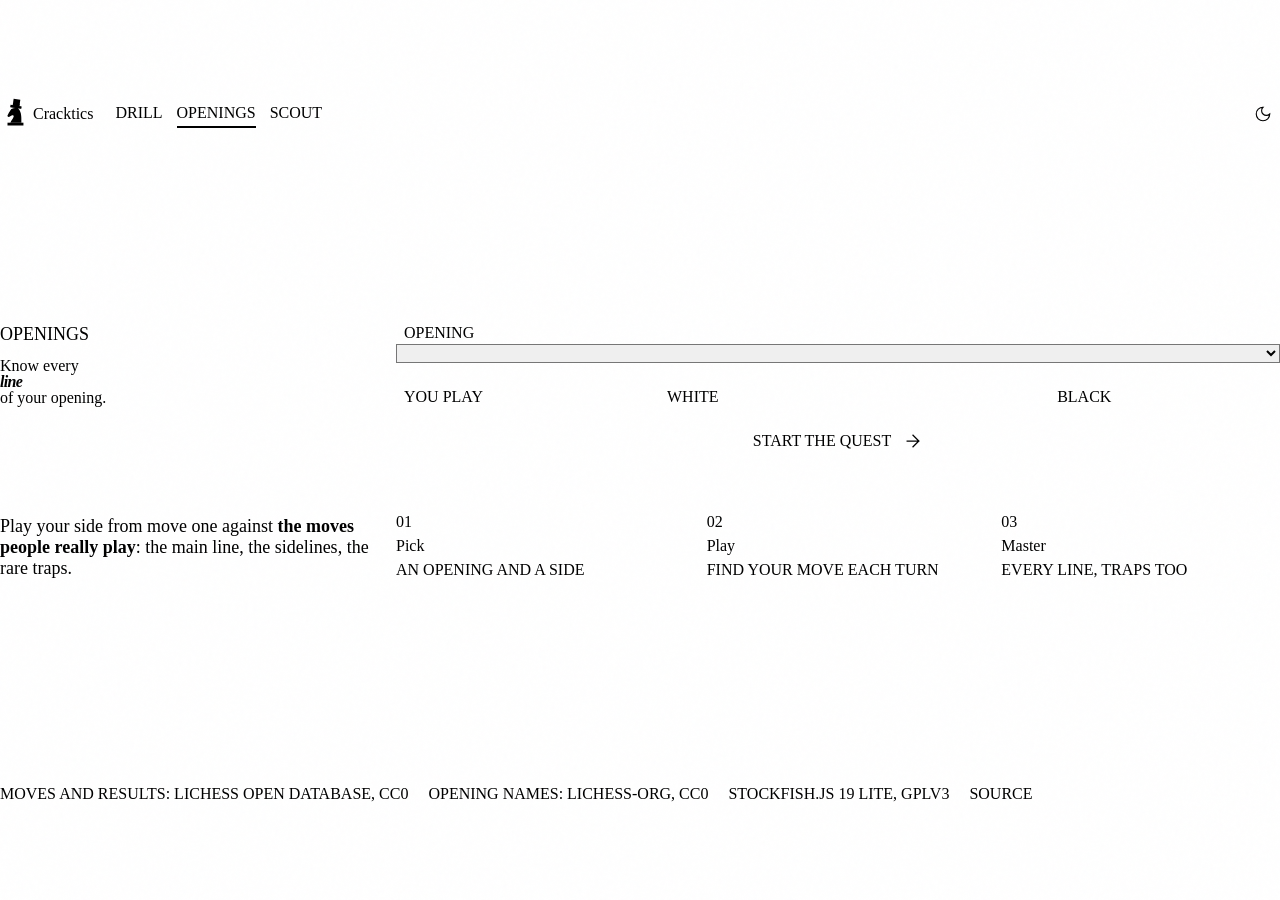
==== web/openings/index.html @ 8fa4ff39 "Openings: a quest through every line of an opening, against the moves people play (book from the Lic" ====
<!doctype html>
<html lang="en">
<head>
<meta charset="utf-8">
<base href="../">
<meta name="viewport" content="width=device-width,initial-scale=1,viewport-fit=cover">
<title>Openings · Cracktics</title>
<meta name="description" content="Master an opening: play your side from move one against the moves people really play, from the main line to the rare traps.">
<meta name="theme-color" content="#ffffff">
<link rel="icon" href="./favicon.svg" type="image/svg+xml">
<script>
  // Apply the saved theme (or the system's) before first paint, so the page never flashes.
  try {
    const t = localStorage.getItem("theme") || (matchMedia("(prefers-color-scheme: dark)").matches ? "dark" : "light");
    document.documentElement.dataset.theme = t;
  } catch { document.documentElement.dataset.theme = "light"; }
</script>
<link rel="preconnect" href="https://fonts.googleapis.com">
<link rel="preconnect" href="https://fonts.gstatic.com" crossorigin>
<link rel="stylesheet" href="https://fonts.googleapis.com/css2?family=Playfair+Display:ital,wght@0,400;0,700;1,400;1,700&family=Source+Serif+4:ital,wght@0,400;0,600;1,400&family=JetBrains+Mono:wght@400;500&display=swap">
<link rel="stylesheet" href="https://fonts.googleapis.com/css2?family=Noto+Sans+Symbols+2&display=swap&text=%E2%99%9A%E2%99%9B%E2%99%9C%E2%99%9D%E2%99%9E%E2%99%9F">
<link rel="stylesheet" href="./styles/tokens.css">
<link rel="stylesheet" href="./styles/app.css">
<link rel="stylesheet" href="./styles/scout.css">
<link rel="stylesheet" href="./styles/openings.css">
<script type="importmap">{"imports": {"chess.js": "./vendor/chess.js"}}</script>
</head>
<body data-view="intro" class="scout-page openings-page">
<a class="skip" href="#panel">Skip to the controls</a>
<!-- Icons: lucide (ISC), inlined as a sprite, stroke 1.5. -->
<svg width="0" height="0" style="position:absolute" aria-hidden="true">
  <symbol id="i-next" viewBox="0 0 24 24"><path d="M5 12h14M12 5l7 7-7 7"/></symbol>
  <symbol id="i-prev" viewBox="0 0 24 24"><path d="M19 12H5M12 19l-7-7 7-7"/></symbol>
  <symbol id="i-moon" viewBox="0 0 24 24"><path d="M12 3a6 6 0 0 0 9 9 9 9 0 1 1-9-9Z"/></symbol>
  <symbol id="i-check" viewBox="0 0 24 24"><path d="M20 6 9 17l-5-5"/></symbol>
  <symbol id="i-x" viewBox="0 0 24 24"><path d="M18 6 6 18M6 6l12 12"/></symbol>
  <symbol id="i-rewind" viewBox="0 0 24 24"><path d="M11 19 2 12l9-7v14ZM22 19l-9-7 9-7v14Z"/></symbol>
  <symbol id="i-replay" viewBox="0 0 24 24"><path d="M3 12a9 9 0 1 0 9-9 9.75 9.75 0 0 0-6.74 2.74L3 8"/><path d="M3 3v5h5"/></symbol>
  <symbol id="i-sound" viewBox="0 0 24 24"><path d="M11 5 6 9H2v6h4l5 4V5ZM15.54 8.46a5 5 0 0 1 0 7.07M19.07 4.93a10 10 0 0 1 0 14.14"/></symbol>
  <symbol id="i-mute" viewBox="0 0 24 24"><path d="M11 5 6 9H2v6h4l5 4V5ZM22 9l-6 6M16 9l6 6"/></symbol>
  <!-- Site marks: Simple Icons (CC0 path data); the names are their owners' trademarks. -->
  <symbol id="i-chesscom" viewBox="0 0 24 24"><path d="M12 0a3.85 3.85 0 0 0-3.875 3.846A3.84 3.84 0 0 0 9.73 6.969l-2.79 1.85c0 .622.144 1.114.434 1.649H9.83c-.014.245-.014.549-.014.925 0 .025.003.048.006.071-.064 1.353-.507 3.472-3.62 5.842-.816.625-1.423 1.495-1.806 2.533a.33.33 0 0 0-.045.084 8.124 8.124 0 0 0-.39 2.516c0 .1.216 1.561 8.038 1.561s8.038-1.46 8.038-1.561c0-2.227-.824-4.048-2.24-5.133-4.034-3.08-3.586-5.74-3.644-6.838h2.458c.29-.535.434-1.027.434-1.649l-2.79-1.836a3.86 3.86 0 0 0 1.604-3.123A3.873 3.873 0 0 0 13.445.275c-.004-.002-.01.004-.015.004A3.76 3.76 0 0 0 12 0Z"/></symbol>
  <symbol id="i-lichess" viewBox="0 0 24 24"><path d="M10.457 6.161a.237.237 0 0 0-.296.165c-.8 2.785 2.819 5.579 5.214 7.428.653.504 1.216.939 1.591 1.292 1.745 1.642 2.564 2.851 2.733 3.178a.24.24 0 0 0 .275.122c.047-.013 4.726-1.3 3.934-4.574a.257.257 0 0 0-.023-.06L18.204 3.407 18.93.295a.24.24 0 0 0-.262-.293c-1.7.201-3.115.435-4.5 1.425-4.844-.323-8.718.9-11.213 3.539C.334 7.737-.246 11.515.085 14.128c.763 5.655 5.191 8.631 9.081 9.532.993.229 1.974.34 2.923.34 3.344 0 6.297-1.381 7.946-3.85a.24.24 0 0 0-.372-.3c-3.411 3.527-9.002 4.134-13.296 1.444-4.485-2.81-6.202-8.41-3.91-12.749C4.741 4.221 8.801 2.362 13.888 3.31c.056.01.115 0 .165-.029l.335-.197c.926-.546 1.961-1.157 2.873-1.279l-.694 1.993a.243.243 0 0 0 .02.202l6.082 10.192c-.193 2.028-1.706 2.506-2.226 2.611-.287-.645-.814-1.364-2.306-2.803-.422-.407-1.21-.941-2.124-1.56-2.364-1.601-5.937-4.02-5.391-5.984a.239.239 0 0 0-.165-.295z"/></symbol>
  <symbol id="i-sun" viewBox="0 0 24 24"><circle cx="12" cy="12" r="4"/><path d="M12 2v2M12 20v2M4.93 4.93l1.41 1.41M17.66 17.66l1.41 1.41M2 12h2M20 12h2M6.34 17.66l-1.41 1.41M19.07 4.93l-1.41 1.41"/></symbol>
</svg>

<div class="app">
  <header class="bar">
    <div class="bar-left">
    <a class="wordmark" href="./" title="Cracktics home">
      <svg class="brand" viewBox="0 0 32 32" aria-hidden="true">
        <path class="ink" d="M11 27.4H22.8C22.8 22 23.2 16 19.6 12.4L19.2 10.2L17.2 11.4C13.8 11.6 11 13.8 9.6 16.6L8 19.8C7.8 20.9 8.9 21.7 10 21.1L12.4 19.6C13.6 19.1 14.7 19.5 14.6 20.8C14.1 23.2 12 24.6 11 27.4Z"/>
        <rect class="ink" x="8" y="27.4" width="17" height="3"/>
        <g class="hat"><g transform="translate(0 1) rotate(8 17 8)">
          <rect class="gap" x="11.2" y="8.2" width="12" height="2.6"/>
          <rect class="ink" x="11.8" y="8.6" width="10.8" height="1.8"/>
          <rect class="ink" x="13.6" y="1.4" width="7.2" height="7.4"/>
          <rect class="accent" x="13.6" y="6.1" width="7.2" height="1.5"/>
        </g></g>
        <circle class="gap" cx="14.2" cy="15.2" r="3"/>
        <circle class="ring" cx="14.2" cy="15.2" r="2.2" stroke-width="1.4"/>
        <path class="ring" d="M16.1 16.6c1.7 1.3 2.4 3.3 2 5.6" stroke-width="0.9"/>
      </svg><span>Cracktics</span></a>
    <nav class="tools" aria-label="Tools">
      <a href="./">Drill</a>
      <a href="openings/" aria-current="page">Openings</a>
      <a href="scout/">Scout</a>
    </nav>
    </div>
    <div class="bar-right">
      <button class="theme-btn" id="btn-theme" type="button" aria-pressed="false" aria-label="Switch to night mode" title="Switch to night mode">
        <svg class="icon moon" aria-hidden="true"><use href="#i-moon"/></svg>
        <svg class="icon sun" aria-hidden="true"><use href="#i-sun"/></svg>
      </button>
    </div>
  </header>

  <main class="main">
    <div class="stage">
      <div class="hero">
        <div>
          <p class="label">Openings</p>
          <h1 id="hero-title"><span class="fit" data-fit="0.92">Know every</span><span class="fit em" data-fit="0.8">line</span><span class="fit" data-fit="0.86">of your opening.</span></h1>
        </div>
        <div>
          <div class="hero-rule" aria-hidden="true"></div>
          <p>Play your side from move one against <b>the moves people really play</b>: the main line, the sidelines, the rare traps.</p>
        </div>
      </div>
      <div class="boardbox">
        <div class="board" id="board" role="grid" aria-label="Chess board"></div>
        <svg class="arrows" id="arrows" viewBox="0 0 8 8" aria-hidden="true"></svg>
      </div>
    </div>

    <section class="panel" id="panel" aria-label="Controls">
      <form class="form" id="start">
        <div class="form-summary">
          <span class="who" id="who"></span>
          <button class="btn ghost" type="button" id="btn-change">Change</button>
        </div>
        <div class="form-body">
          <div class="form-row opening-row">
            <label class="field"><span class="label">Opening</span>
              <select id="opening"></select>
            </label>
          </div>
          <div class="form-row tc" style="margin-top:14px">
            <fieldset class="seg" id="side">
              <legend class="label">You play</legend>
              <label><input type="radio" name="side" value="w" checked><span>White</span></label>
              <label><input type="radio" name="side" value="b"><span>Black</span></label>
            </fieldset>
            <button class="btn primary" type="submit" id="btn-go" disabled><span>Start the quest</span><svg class="icon"><use href="#i-next"/></svg></button>
          </div>
        </div>
        <p class="error" id="error" role="alert" hidden></p>
      </form>

      <ol class="how" aria-label="How it works">
        <li><h2>Pick</h2><span class="label">An opening and a side</span></li>
        <li><h2>Play</h2><span class="label">Find your move each turn</span></li>
        <li><h2>Master</h2><span class="label">Every line, traps too</span></li>
      </ol>

      <div class="status" id="status" hidden aria-live="polite">
        <div class="readout"><span class="mark" id="status-led" data-state="fetching"></span><span id="status-text"></span></div>
        <div class="meter"><i id="bar"></i></div>
      </div>

      <div class="report" id="report" hidden>
        <div class="counters scout-counters">
          <div class="counter" title="Lines finished out of the lines in this quest (one per place the book runs out)"><b id="q-lines">0</b><span class="label">Lines done</span></div>
          <div class="counter" title="Rare moves of theirs where the most played answer is a mistake: answered right first time"><b id="q-traps">0</b><span class="label">Traps beaten</span></div>
          <div class="counter" title="Your moves right on the first try"><b id="q-acc">–</b><span class="label">First try</span></div>
          <div class="counter"><b id="q-streak">0</b><span class="label">Streak</span></div>
        </div>
        <div class="pane quest" id="pane-quest">
          <p class="opening" id="q-name"></p>
          <nav class="crumbs q-line" id="q-line" aria-label="Moves so far"></nav>
          <p class="question" id="q-prompt"></p>
          <p class="q-them label" id="q-them"></p>
          <p class="note" id="q-note" role="status" hidden></p>
          <div class="q-actions">
            <button class="btn ghost reveal" id="btn-show" type="button" hidden>Show me</button>
            <button class="btn primary" id="btn-next" type="button" hidden>Next line<svg class="icon"><use href="#i-next"/></svg></button>
          </div>
          <div id="q-done"></div>
        </div>
      </div>
    </section>
  </main>

  <footer class="foot label">
    <span id="foot-note">Moves and results: Lichess open database, CC0</span>
    <a href="https://github.com/lichess-org/chess-openings" target="_blank" rel="noopener">Opening names: lichess-org, CC0</a>
    <a href="https://github.com/nmrugg/stockfish.js" target="_blank" rel="noopener">Stockfish.js 19 lite, GPLv3</a>
    <a href="https://github.com/chongmindev/cracktics" target="_blank" rel="noopener">Source</a>
  </footer>
</div>
<script type="module" src="./src/openings-app.js"></script>
</body>
</html>
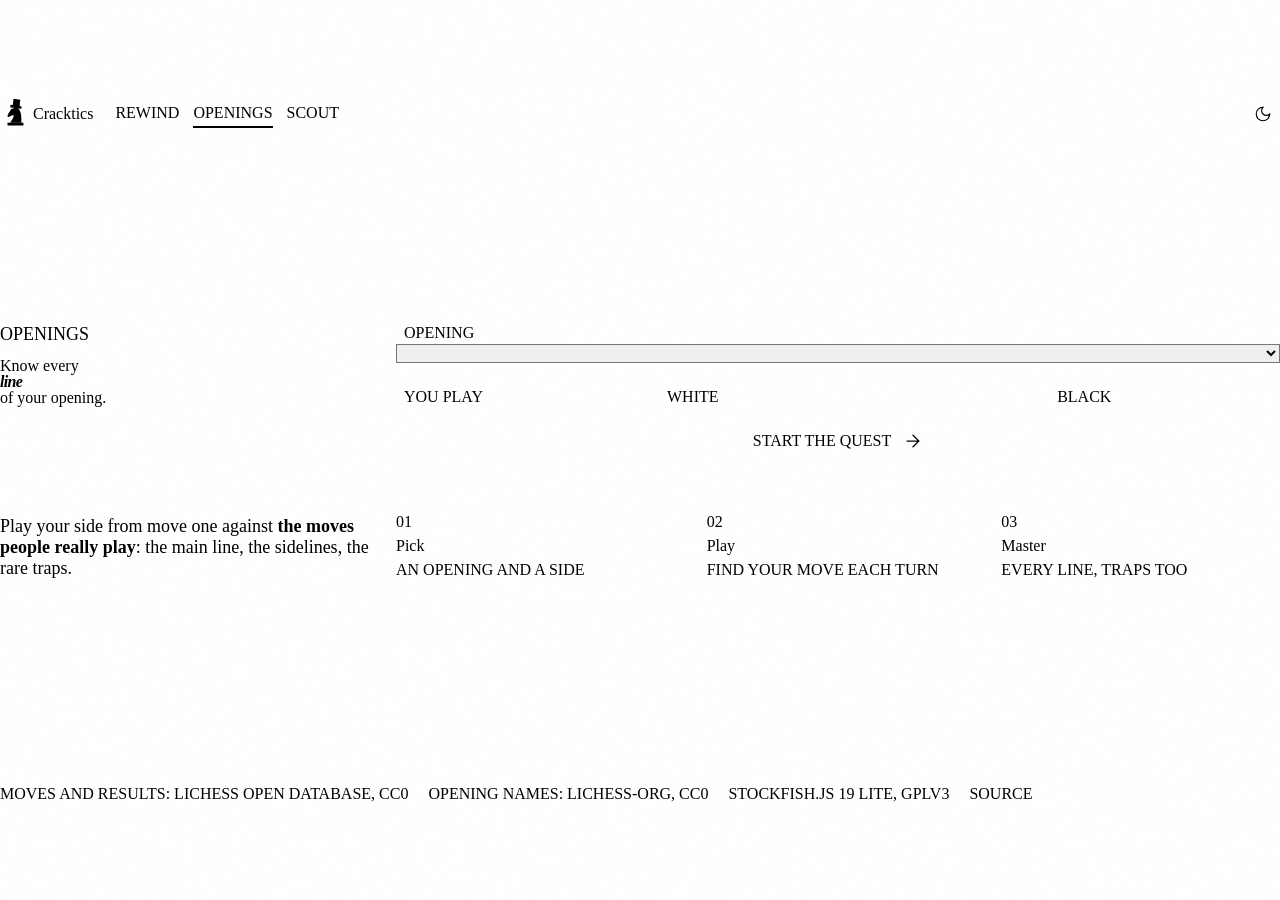
==== commit 3b140f95: "Rename the Drill page to Rewind" ====
--- a/web/openings/index.html
+++ b/web/openings/index.html
@@ -62,7 +62,7 @@
         <path class="ring" d="M16.1 16.6c1.7 1.3 2.4 3.3 2 5.6" stroke-width="0.9"/>
       </svg><span>Cracktics</span></a>
     <nav class="tools" aria-label="Tools">
-      <a href="./">Drill</a>
+      <a href="./">Rewind</a>
       <a href="openings/" aria-current="page">Openings</a>
       <a href="scout/">Scout</a>
     </nav>
@@ -140,7 +140,8 @@
           <nav class="crumbs q-line" id="q-line" aria-label="Moves so far"></nav>
           <p class="question" id="q-prompt"></p>
           <p class="q-them label" id="q-them"></p>
-          <p class="note" id="q-note" role="status" hidden></p>
+          <p class="q-seen" id="q-seen" aria-label="Been here before?"></p>
+          <div class="note" id="q-note" role="status" hidden></div>
           <div class="q-actions">
             <button class="btn ghost reveal" id="btn-show" type="button" hidden>Show me</button>
             <button class="btn primary" id="btn-next" type="button" hidden>Next line<svg class="icon"><use href="#i-next"/></svg></button>
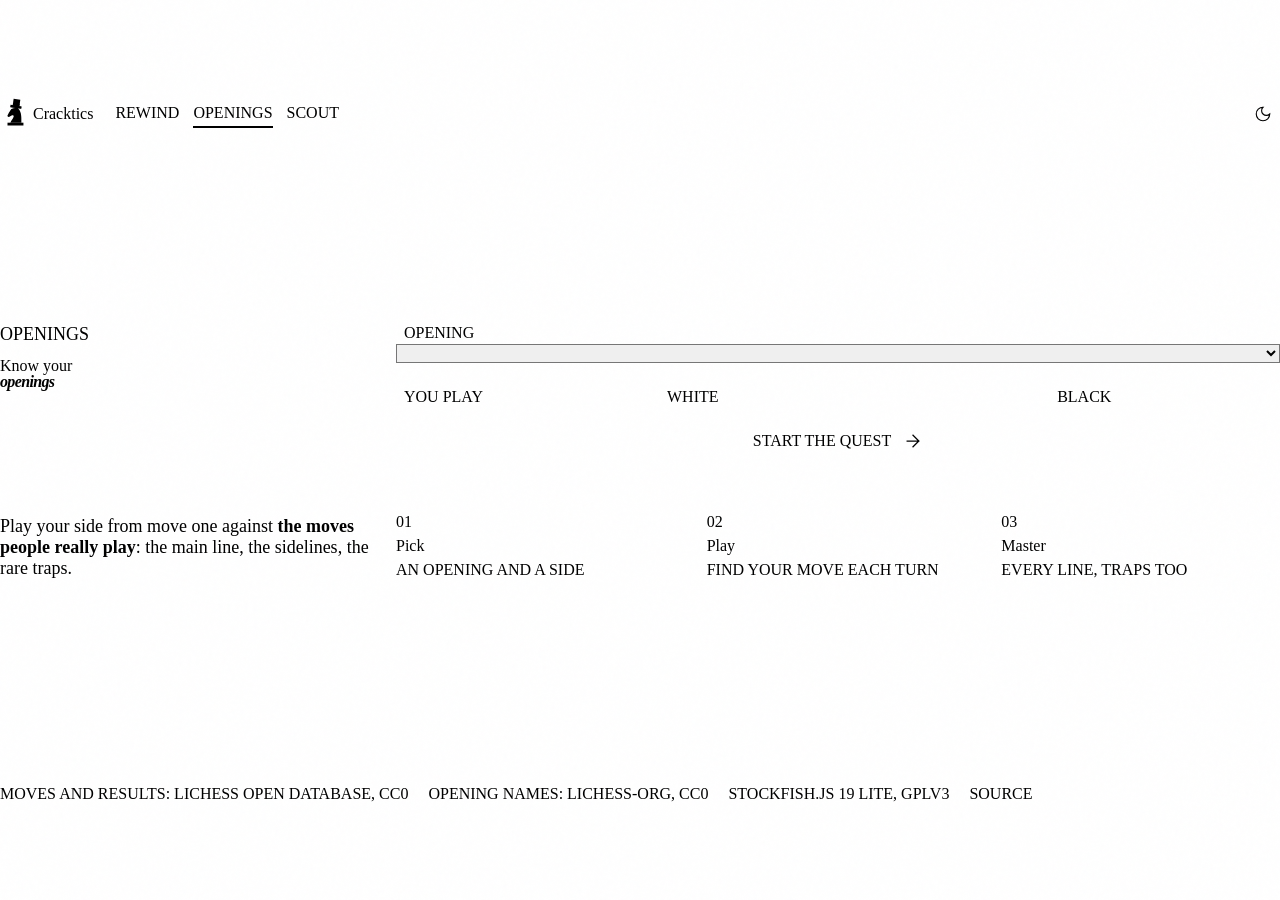
==== commit 92fbbfa7: "Headlines: Fix your mistakes / Know your openings / Study your opponents" ====
--- a/web/openings/index.html
+++ b/web/openings/index.html
@@ -80,7 +80,7 @@
       <div class="hero">
         <div>
           <p class="label">Openings</p>
-          <h1 id="hero-title"><span class="fit" data-fit="0.92">Know every</span><span class="fit em" data-fit="0.8">line</span><span class="fit" data-fit="0.86">of your opening.</span></h1>
+          <h1 id="hero-title"><span class="fit" data-fit="0.8">Know your</span><span class="fit em" data-fit="0.95">openings</span></h1>
         </div>
         <div>
           <div class="hero-rule" aria-hidden="true"></div>
@@ -138,6 +138,7 @@
         <div class="pane quest" id="pane-quest">
           <p class="opening" id="q-name"></p>
           <nav class="crumbs q-line" id="q-line" aria-label="Moves so far"></nav>
+          <p class="eval-label label q-eval" id="q-eval"></p>
           <p class="question" id="q-prompt"></p>
           <p class="q-them label" id="q-them"></p>
           <p class="q-seen" id="q-seen" aria-label="Been here before?"></p>
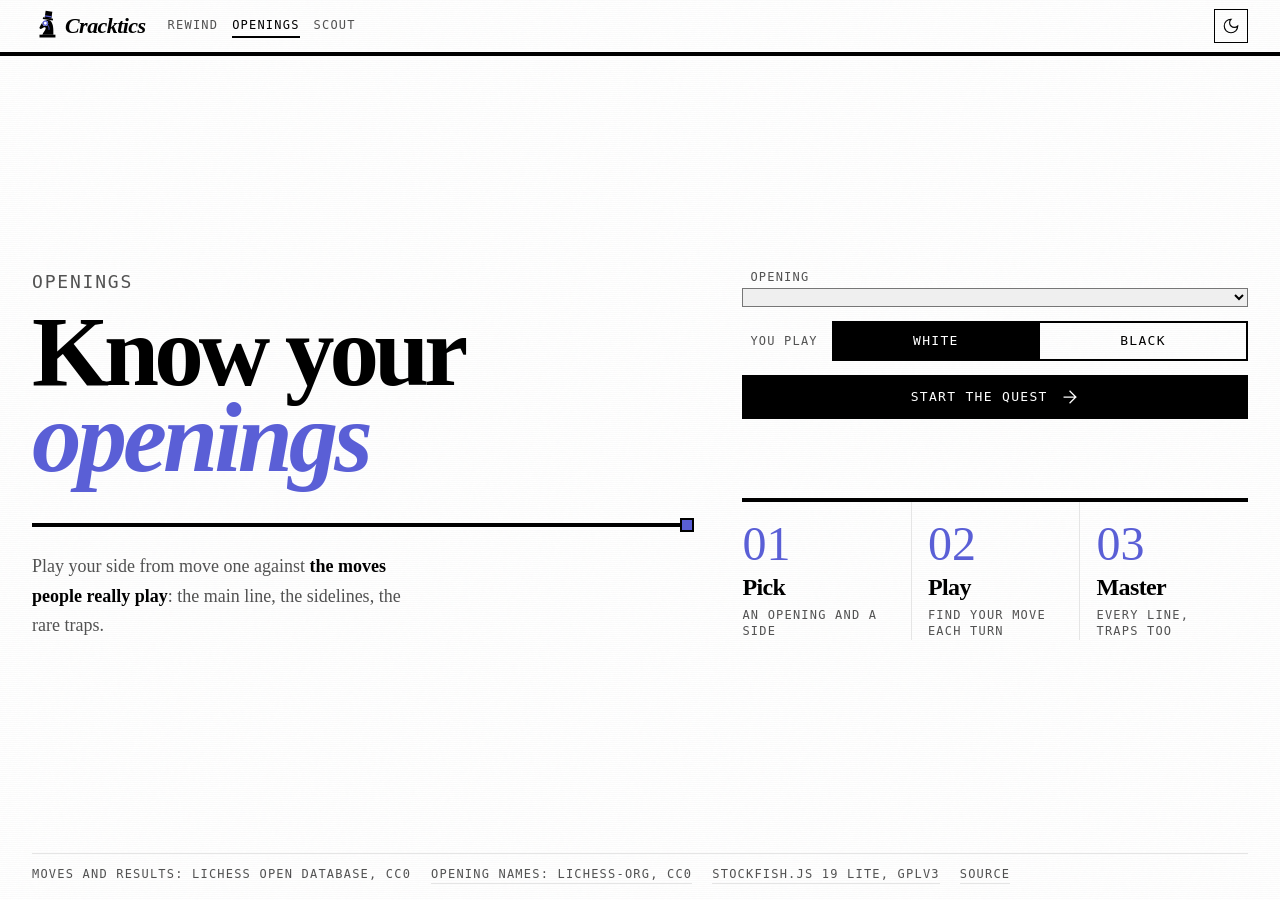
==== commit 0c16bb20: "White/Black buttons: plain radiogroup instead of fieldset+legend, so Safari splits them evenly" ====
--- a/web/openings/index.html
+++ b/web/openings/index.html
@@ -106,11 +106,11 @@
             </label>
           </div>
           <div class="form-row tc" style="margin-top:14px">
-            <fieldset class="seg" id="side">
-              <legend class="label">You play</legend>
+            <div class="seg" id="side" role="radiogroup" aria-labelledby="side-label">
+              <span class="label" id="side-label">You play</span>
               <label><input type="radio" name="side" value="w" checked><span>White</span></label>
               <label><input type="radio" name="side" value="b"><span>Black</span></label>
-            </fieldset>
+            </div>
             <button class="btn primary" type="submit" id="btn-go" disabled><span>Start the quest</span><svg class="icon"><use href="#i-next"/></svg></button>
           </div>
         </div>
@@ -139,6 +139,7 @@
           <p class="opening" id="q-name"></p>
           <nav class="crumbs q-line" id="q-line" aria-label="Moves so far"></nav>
           <p class="eval-label label q-eval" id="q-eval"></p>
+          <p class="material label q-eval" id="q-mat"></p>
           <p class="question" id="q-prompt"></p>
           <p class="q-them label" id="q-them"></p>
           <p class="q-seen" id="q-seen" aria-label="Been here before?"></p>
